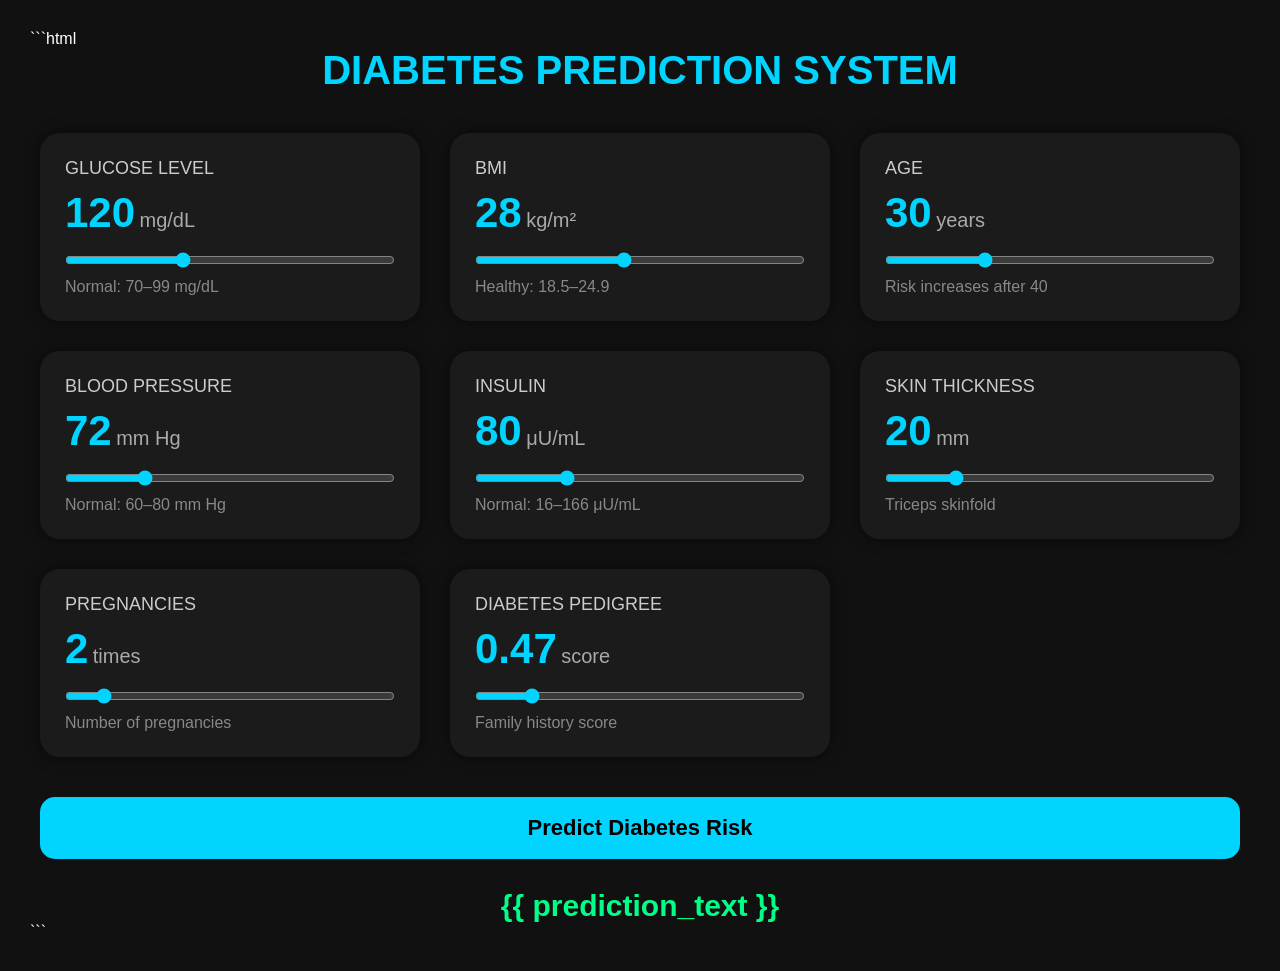
==== disease-prediction/index.html @ a99b9940 "Add files via upload" ====
```html
<!DOCTYPE html>
<html lang="en">
<head>
    <meta charset="UTF-8">
    <meta name="viewport" content="width=device-width, initial-scale=1.0">
    <title>Diabetes Prediction System</title>

    <style>

        *{
            margin:0;
            padding:0;
            box-sizing:border-box;
            font-family: Arial, sans-serif;
        }

        body{
            background:#111;
            color:white;
            padding:30px;
        }

        .container{
            max-width:1200px;
            margin:auto;
        }

        h1{
            text-align:center;
            margin-bottom:40px;
            font-size:40px;
            color:#00d4ff;
        }

        .grid{
            display:grid;
            grid-template-columns: repeat(auto-fit,minmax(320px,1fr));
            gap:30px;
        }

        .card{
            background:#1b1b1b;
            padding:25px;
            border-radius:20px;
            box-shadow:0 0 15px rgba(0,0,0,0.5);
            transition:0.3s;
        }

        .card:hover{
            transform:translateY(-5px);
        }

        .label{
            font-size:18px;
            margin-bottom:10px;
            color:#ccc;
            text-transform:uppercase;
        }

        .value{
            font-size:42px;
            font-weight:bold;
            color:#00d4ff;
        }

        .unit{
            font-size:20px;
            color:#aaa;
        }

        input[type="range"]{
            width:100%;
            margin-top:15px;
            accent-color:#00d4ff;
        }

        .desc{
            margin-top:10px;
            color:#888;
            font-size:16px;
        }

        .btn{
            margin-top:40px;
            width:100%;
            padding:18px;
            border:none;
            border-radius:15px;
            background:#00d4ff;
            color:black;
            font-size:22px;
            font-weight:bold;
            cursor:pointer;
            transition:0.3s;
        }

        .btn:hover{
            background:#00aacc;
        }

        .result{
            margin-top:30px;
            text-align:center;
            font-size:30px;
            color:#00ff88;
            font-weight:bold;
        }

    </style>
</head>

<body>

<div class="container">

    <h1>DIABETES PREDICTION SYSTEM</h1>

    <form action="/predict" method="post">

        <div class="grid">

            <!-- Glucose -->
            <div class="card">
                <div class="label">Glucose Level</div>
                <div>
                    <span class="value" id="glucoseValue">120</span>
                    <span class="unit">mg/dL</span>
                </div>

                <input type="range" min="50" max="250" value="120"
                name="glucose" id="glucose"
                oninput="glucoseValue.innerText=this.value">

                <div class="desc">Normal: 70–99 mg/dL</div>
            </div>

            <!-- BMI -->
            <div class="card">
                <div class="label">BMI</div>

                <div>
                    <span class="value" id="bmiValue">28</span>
                    <span class="unit">kg/m²</span>
                </div>

                <input type="range" min="10" max="50" value="28"
                name="bmi" id="bmi"
                oninput="bmiValue.innerText=this.value">

                <div class="desc">Healthy: 18.5–24.9</div>
            </div>

            <!-- Age -->
            <div class="card">
                <div class="label">Age</div>

                <div>
                    <span class="value" id="ageValue">30</span>
                    <span class="unit">years</span>
                </div>

                <input type="range" min="1" max="100" value="30"
                name="age" id="age"
                oninput="ageValue.innerText=this.value">

                <div class="desc">Risk increases after 40</div>
            </div>

            <!-- Blood Pressure -->
            <div class="card">
                <div class="label">Blood Pressure</div>

                <div>
                    <span class="value" id="bpValue">72</span>
                    <span class="unit">mm Hg</span>
                </div>

                <input type="range" min="40" max="180" value="72"
                name="bloodpressure" id="bloodpressure"
                oninput="bpValue.innerText=this.value">

                <div class="desc">Normal: 60–80 mm Hg</div>
            </div>

            <!-- Insulin -->
            <div class="card">
                <div class="label">Insulin</div>

                <div>
                    <span class="value" id="insulinValue">80</span>
                    <span class="unit">μU/mL</span>
                </div>

                <input type="range" min="0" max="300" value="80"
                name="insulin" id="insulin"
                oninput="insulinValue.innerText=this.value">

                <div class="desc">Normal: 16–166 μU/mL</div>
            </div>

            <!-- Skin Thickness -->
            <div class="card">
                <div class="label">Skin Thickness</div>

                <div>
                    <span class="value" id="skinValue">20</span>
                    <span class="unit">mm</span>
                </div>

                <input type="range" min="0" max="100" value="20"
                name="skinthickness" id="skinthickness"
                oninput="skinValue.innerText=this.value">

                <div class="desc">Triceps skinfold</div>
            </div>

            <!-- Pregnancies -->
            <div class="card">
                <div class="label">Pregnancies</div>

                <div>
                    <span class="value" id="pregValue">2</span>
                    <span class="unit">times</span>
                </div>

                <input type="range" min="0" max="20" value="2"
                name="pregnancies" id="pregnancies"
                oninput="pregValue.innerText=this.value">

                <div class="desc">Number of pregnancies</div>
            </div>

            <!-- Diabetes Pedigree -->
            <div class="card">
                <div class="label">Diabetes Pedigree</div>

                <div>
                    <span class="value" id="dpfValue">0.47</span>
                    <span class="unit">score</span>
                </div>

                <input type="range" min="0" max="3" step="0.01" value="0.47"
                name="dpf" id="dpf"
                oninput="dpfValue.innerText=this.value">

                <div class="desc">Family history score</div>
            </div>

        </div>

        <button class="btn" type="submit">
            Predict Diabetes Risk
        </button>

    </form>

    <div class="result">
        {{ prediction_text }}
    </div>

</div>

</body>
</html>
```
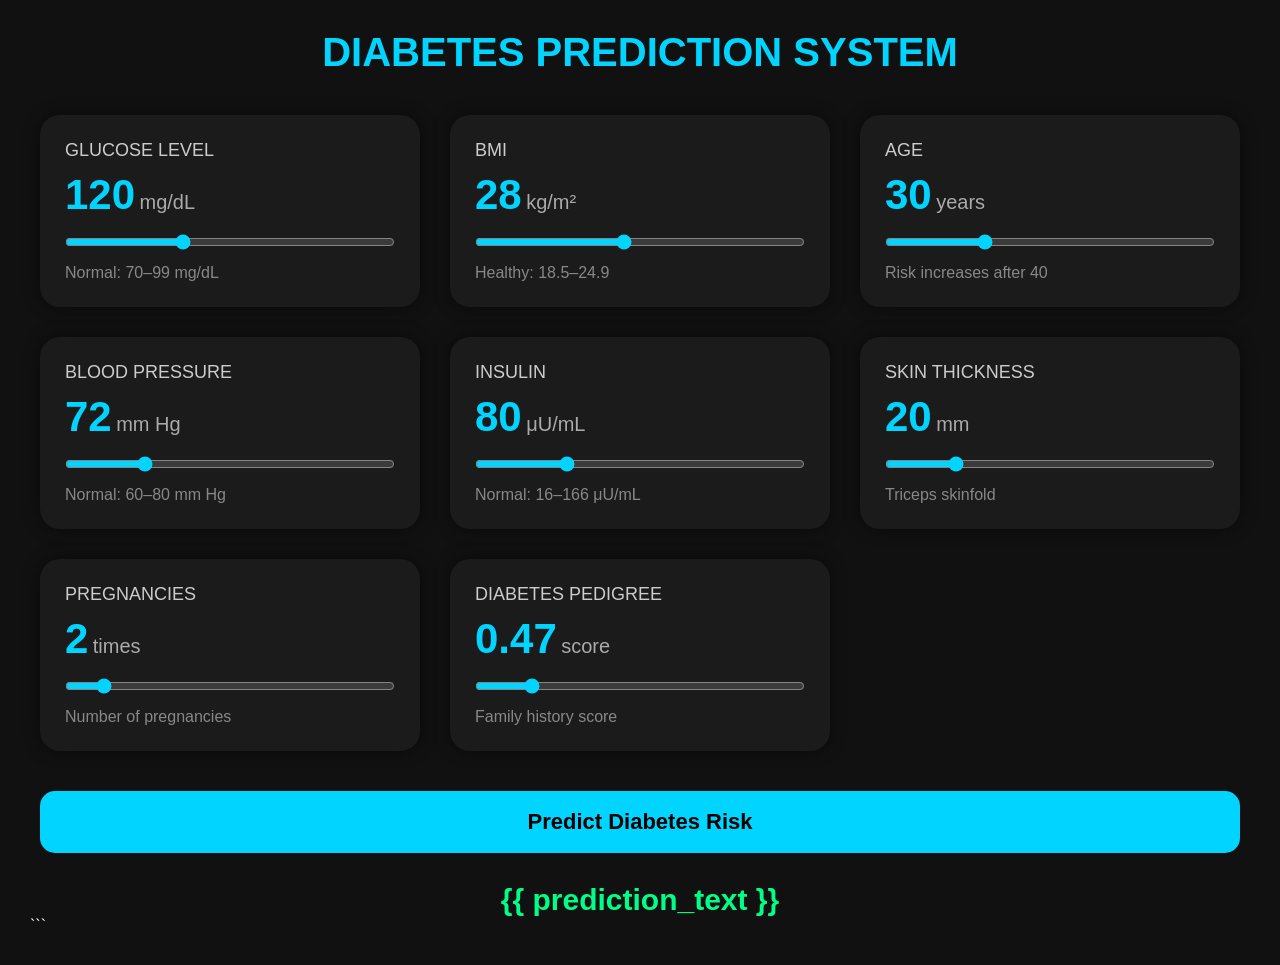
==== commit 6d2360b3: "Update index.html" ====
--- a/disease-prediction/index.html
+++ b/disease-prediction/index.html
@@ -1,4 +1,3 @@
-```html
 <!DOCTYPE html>
 <html lang="en">
 <head>
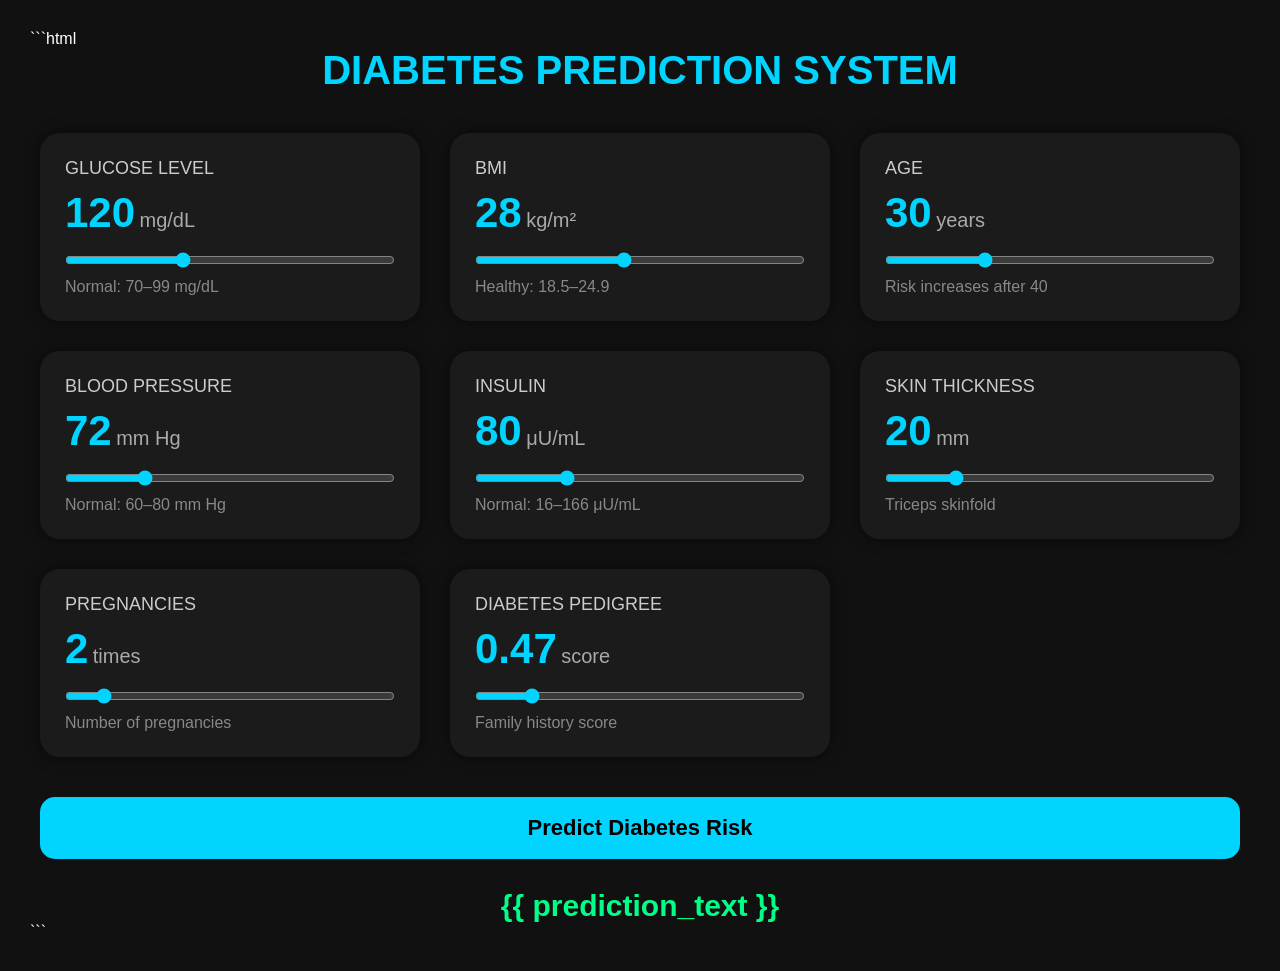
==== commit 2dae08ac: "Add files via upload" ====
--- a/disease-prediction/index.html
+++ b/disease-prediction/index.html
@@ -1,3 +1,4 @@
+```html
 <!DOCTYPE html>
 <html lang="en">
 <head>
